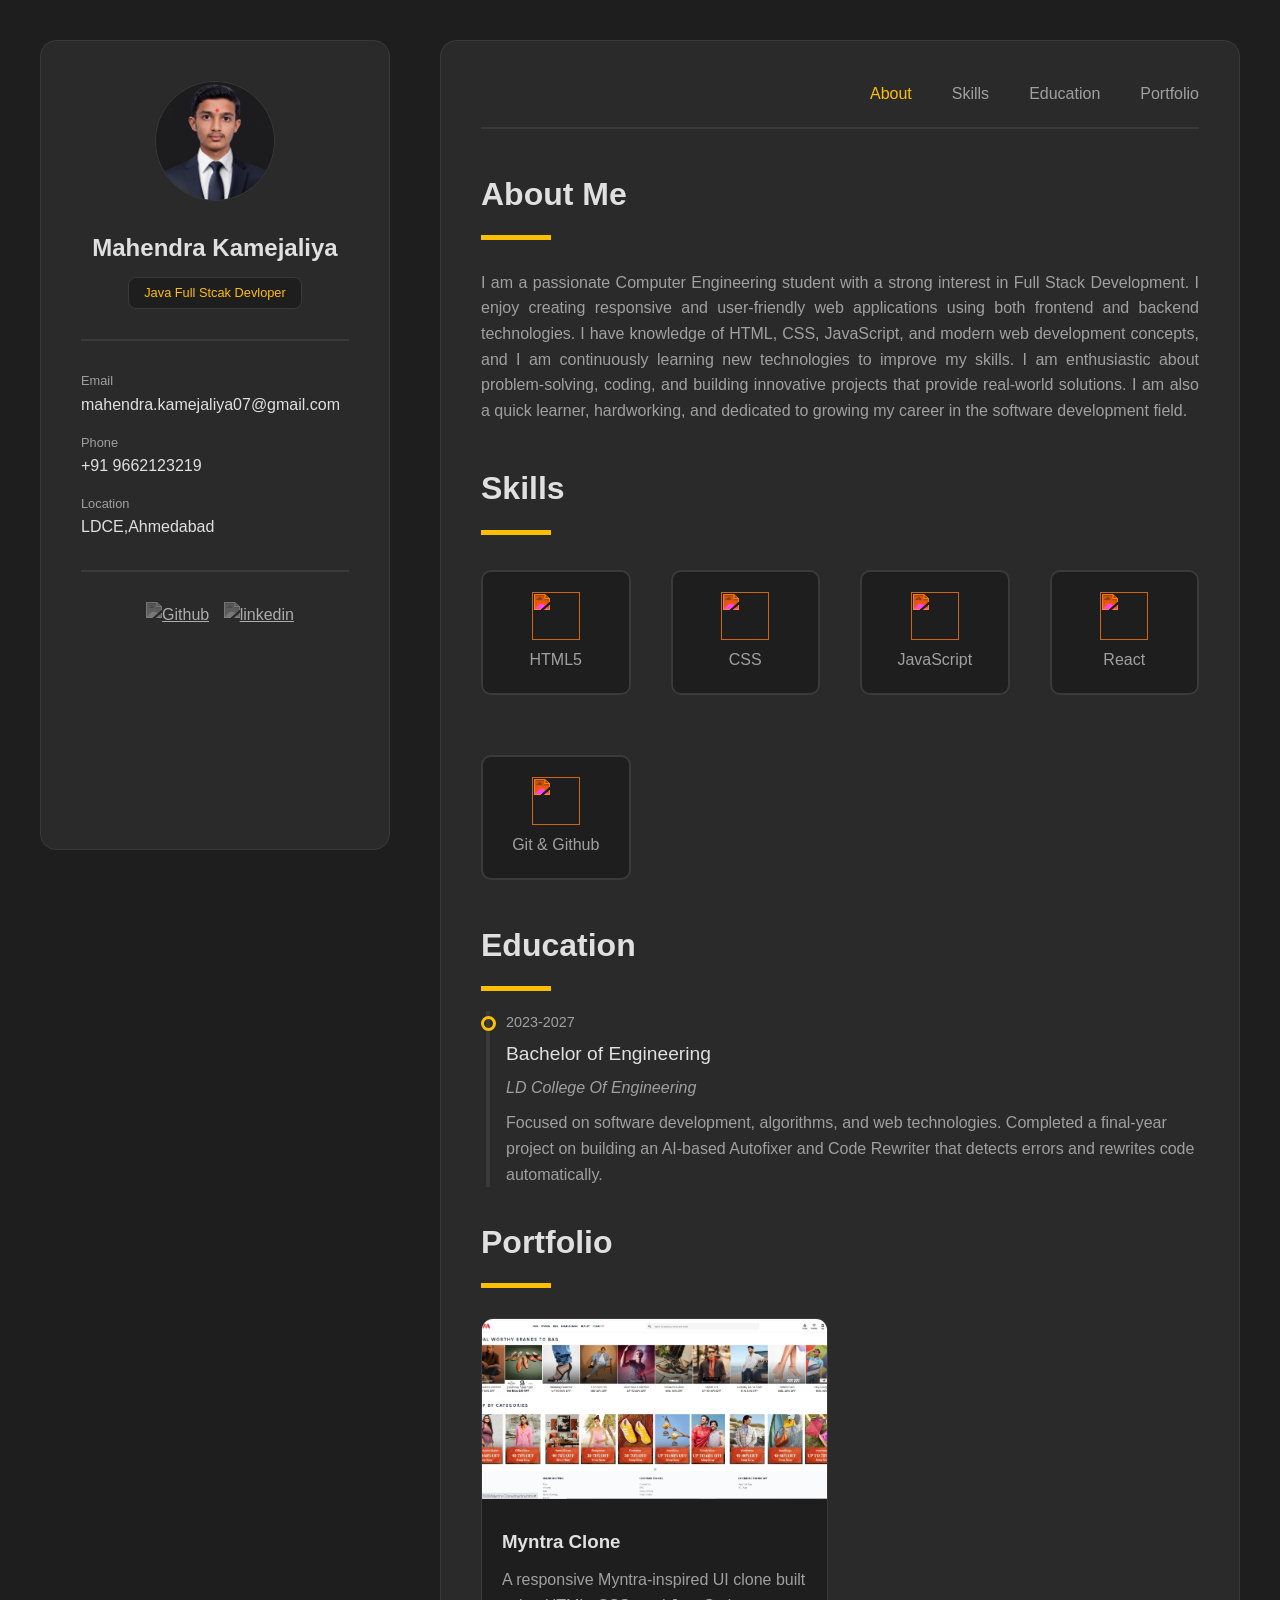
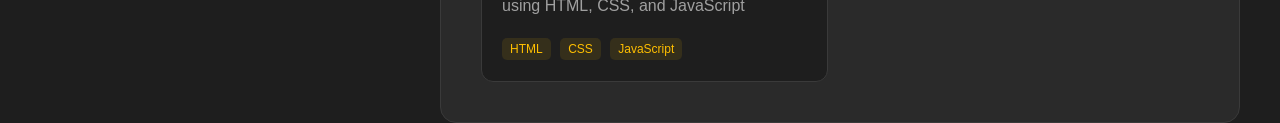
==== index.html @ 9726d364 "Rename portfolio file to index" ====
<!DOCTYPE html>
<html lang="en">

<head>
  <title>Profile Portfolio</title>
  <link rel="stylesheet" href="index.css">
</head>

<body>
  <div class="main-container">
    <!-- sidebar -->
    <div class="sidebar">
      <!-- profile -->
      <div class="profile">
        <img src="Photo.png" alt="">
        <h2>Mahendra Kamejaliya</h2>
        <p>Java Full Stcak Devloper</p>
      </div>
      <!-- contact -->
      <div class="contact">
        <div class="Email">
          <h3 class="label">Email</h3>
          <a href="mailto:mahendra.kamejaliya07@gmail.com" class="value">mahendra.kamejaliya07@gmail.com</a>
        </div>
        <div class="phone">
          <h3 class="label">Phone</h3>
          <a href="tel:9662123219" class="value">+91 9662123219</a>
        </div>
        <div class="location">
          <h3 class="label" class="value">Location</h3>
          <p class="value">LDCE,Ahmedabad</p>
        </div>

      </div>
      <!-- social -->
      <div class="social">
        <a href="https://github.com/mahendra-kamejaliya"><img
            src="https://www.svgrepo.com/show/494307/github-rounded.svg" alt="Github"></a>
        <a href="https://www.linkedin.com/in/mahendra-kamejaliya-915321363/"><img
            src="https://www.svgrepo.com/show/494312/linkedin-rounded.svg" alt="linkedin"></a>
      </div>
    </div>






    <!-- main content-->
    <div class="main-content">

      <!-- navigation-->
      <div id="navigation">
        <nav>
          <a href="#about" class="active">About</a>
          <a href="#skills">Skills</a>
          <a href="#education">Education</a>
          <a href="#portfolio">Portfolio</a>
        </nav>
      </div>
      <!-- about me -->
      <div id="about">
        <h2 class="heading">About Me</h2>
        <div class="line"></div>
        <p class="content">I am a passionate Computer Engineering student with a strong interest in Full Stack Development. I enjoy creating responsive and user-friendly web applications using both frontend and backend technologies. I have knowledge of HTML, CSS, JavaScript, and modern web development concepts, and I am continuously learning new technologies to improve my skills. I am enthusiastic about problem-solving, coding, and building innovative projects that provide real-world solutions. I am also a quick learner, hardworking, and dedicated to growing my career in the software development field.</p>
      </div>

      <!-- Skills -->
      <div id="skills">
        <h2 class="heading">Skills</h2>
        <div class="line"></div>
        <div class="grid-container">
          <div class="item">
            <img src="https://simpleicons.org/icons/html5.svg" alt="">
            <h3>HTML5</h3>
          </div>
          <div class="item">
            <img src="https://simpleicons.org/icons/css.svg" alt="">
            <h3>CSS</h3>
          </div>
          <div class="item">
            <img src="https://simpleicons.org/icons/javascript.svg" alt="">
            <h3>JavaScript</h3>
          </div>
          <div class="item">
            <img src="https://simpleicons.org/icons/react.svg" alt="">
            <h3>React</h3>
          </div>
          <div class="item">
            <img src="https://simpleicons.org/icons/git.svg" alt="">
            <h3>Git & Github</h3>
          </div>
        </div>
      </div>
      <!-- Education -->
      <div id="education">
        <h2 class="heading">Education</h2>
           <div class="line"></div>
           <div class="edtech">
            <div class="edfirst">
              <div class="year">2023-2027</div>
              <h3 class="degree">Bachelor of Engineering</h3>
              <p class="college">LD College Of Engineering</p>
              <p class="work">Focused on software development, algorithms, and web technologies. Completed a final-year project on building an AI-based Autofixer and Code Rewriter that detects errors and rewrites code automatically.</p>
              <div class="goal"></div>
              <div class="liner"></div>
            </div>
           </div>
      </div>
      <!-- Portfolio -->
      <div id="portfolio">
        <h2 class="heading">Portfolio</h2>
           <div class="line"></div>
           <div class="project-container">
            <div class="project">
              <img src="myntaclone.png" alt="">
              <div class="card">
                <h3>Myntra Clone</h3>
                <p>A responsive Myntra-inspired UI clone built using HTML, CSS, and JavaScript</p>
                <span>HTML</span>
                <span>CSS</span>
                <span>JavaScript</span>
              </div>
            </div>
           </div>
      </div>

    </div>

  </div>
</body>

</html>
---- index.css ----
* {
  padding: 0;
  margin: 0;
  box-sizing: border-box;
}
body {
  background-color: #1e1e1e;
  font-family: sans-serif;
  color: #a0a0a0;
  line-height: 1.6;
}
.main-container {
  display: grid;
  max-width: 1200px;
  grid-template-columns: 350px 1fr;
  gap: 50px;
  padding-top: 40px;
  margin: auto;
}

.sidebar {
  height: 90vh;
  background-color: #2a2a2a;
  border: 1px solid #3a3a3a;
  border-radius: 16px;
  padding: 40px;
  position: sticky;
  top: 40px;
}
.main-content {
  background-color: #2a2a2a;
  border: 1px solid #3a3a3a;
  border-radius: 16px;
  padding: 40px;
}
/* Profile Section*/
.profile {
  text-align: center;
}
.profile img {
  height: 120px;
  width: 120px;
  border-radius: 50%;
  border: 1px solid #3a3a3a;
}

.profile h2 {
  font-size: 1.5rem;
  font-weight: 700;
  margin-top: 20px;
  color: #e0e0e0;
}
.profile p {
  background-color: #1e1e1e;
  padding: 5px 15px;
  color: #ffbf00;
  border: 1px solid #3a3a3a;
  font-size: 0.8rem;
  border-radius: 8px;
  display: inline-block;
  margin-top: 10px;
}
/*Contanc Section*/
.contact {
  margin-top: 30px;
  border-top: 2px solid #3a3a3a;
  padding-top: 30px;
}
.label {
  font-weight: 500;
  font-size: 0.8rem;
  color: #a0a0a0;
}
.value {
  color: #e0e0e0;
  text-decoration: none;
}
.Email,
.phone {
  margin-bottom: 15px;
}
/*social media*/
.social {
  margin-top: 30px;
  border-top: 2px solid #3a3a3a;
  padding-top: 30px;
  text-align: center;
}
.social img {
  height: 50px;
  width: 50px;
  margin-left: 10px;
  filter: grayscale(1) invert(0.7);
  transition: 0.2s ease;
}
.social img:hover {
  filter: grayscale(0) invert(0);
}
/*main-content*/

/*Navigation*/

#navigation {
  border-bottom: 2px solid #3a3a3a;
  margin-bottom: 20px;
  padding-bottom: 20px;
}
nav {
  display: flex;
  justify-content: end;
  gap: 40px;
  text-decoration: none;
}

nav a {
  text-decoration: none;
  color: #a0a0a0;
  font-weight: 500;
  transition: color 0.2s ease;
}
.active,
nav a:hover {
  color: #ffbf00;
}
/* About Me*/
.heading {
  color: #e0e0e0;
  font-size: 2rem;
  margin-bottom: 15px;
}
.line {
  width: 70px;
  height: 5px;
  background-color: #ffbf00;
  margin-bottom: 15px;
}
.content {
  text-align: justify;
  color: #a0a0a0;
  margin-top: 30px;
}
#about {
  margin-bottom: 40px;
  margin-top: 40px;
}
/*skill section*/
.grid-container {
  display: grid;
  grid-template-columns: repeat(auto-fit, minmax(120px, 1fr));
  gap: 40px;
}
.item {
  padding: 20px;
  border: 2px solid #3a3a3a;
  border-radius: 10px;
  background-color: #1e1e1e;
  text-align: center;
  margin-top: 20px;
  transition:
    tranform 0.2s ease,
    box-shadow 0.2s ease;
}
.item img {
  height: 48px;
  width: 48px;
  filter: invert(75%) sepia(50%) saturate(1000%) hue-rotate(350deg)
    brightness(110%) contrast(101%);
}
.item h3 {
  font-size: 1rem;
  font-weight: 500;
}
.item:hover {
  transform: scale(1.1);
  box-shadow: 0px 0px 10px 5px rgba(0, 0, 0, 0.3);
}

/*Education*/

#education {
  margin-top: 40px;
}

.edtech {
  position: relative;
  margin-top: 20px;
}
.year {
  font-size: 0.9rem;
  color: #a0a0a0;
  margin-bottom: 5px;
}
.degree {
  color: #e0e0e0;
  font-size: 1.2rem;
  font-weight: 500;
  margin-bottom: 5px;
}
.college {
  font-style: italic;
  color: #a0a0a0;
  margin-bottom: 10px;
}
.work {
  color: #a0a0a0;
}
.edfirst {
  margin-bottom: 30px;
  padding-left: 25px;
  position: relative;
}
.goal {
  height: 15px;
  width: 15px;
  border: 3px solid #ffbf00;
  border-radius: 50%;
  position: absolute;
  top: 5px;
  left: 0px;
  z-index: 5;
}
.liner {
  position: absolute;
  width: 2px;
  top: 0px;
  bottom: 0px;
  left: 5px;
  border: 2px solid #3a3a3a;
}
/*Portfolio*/
.project-container {
  margin-top: 30px;
  display: grid;
  grid-template-columns: 1fr 1fr;
  gap: 25px;
}
.project {
  background-color: #1e1e1e;
  border-radius: 12px;
  border: 1px solid #3a3a3a;
  overflow: hidden;
  transition:
    tranform 0.5s ease,
    box-shadow 0.5s ease;
}
.project:hover {
  transform: translateY(-10px);
  box-shadow: 0px 0px 10px 5px rgba(0, 0, 0, 0.3);
}
.project img {
  height: 180px;
  width: 100%;
  object-fit: cover;
}
.card {
  padding: 20px;
}
.card h3 {
  color: #e0e0e0;
  margin-bottom: 10px;
}
.card p {
  color: #a0a0a0;
  line-height: 1.6;
  margin-bottom: 17px;
}
.card span {
  background-color: rgba(255, 191, 0, 0.1);
  color: #ffbf00;
  padding: 4px 8px;
  border-radius: 5px;
  font-size: 0.75rem;
  margin-right: 5px;
}

@media screen and (max-width:1200px) {
    .main-container{
        grid-template-columns: 1fr;
        padding: 20px;
    }

    .sidebar{
        position: static;
        height: auto;
    }
}

@media screen and (max-width:750px) {
    .project-container{
        grid-template-columns: 1fr;
    }

    #navigation nav {
        /* Adjust nav for smaller screens */
        justify-content: center;
        flex-wrap: wrap;
    }

    .sidebar{
        display: flex;
        justify-content: center;
        gap: 40px;
    }
}
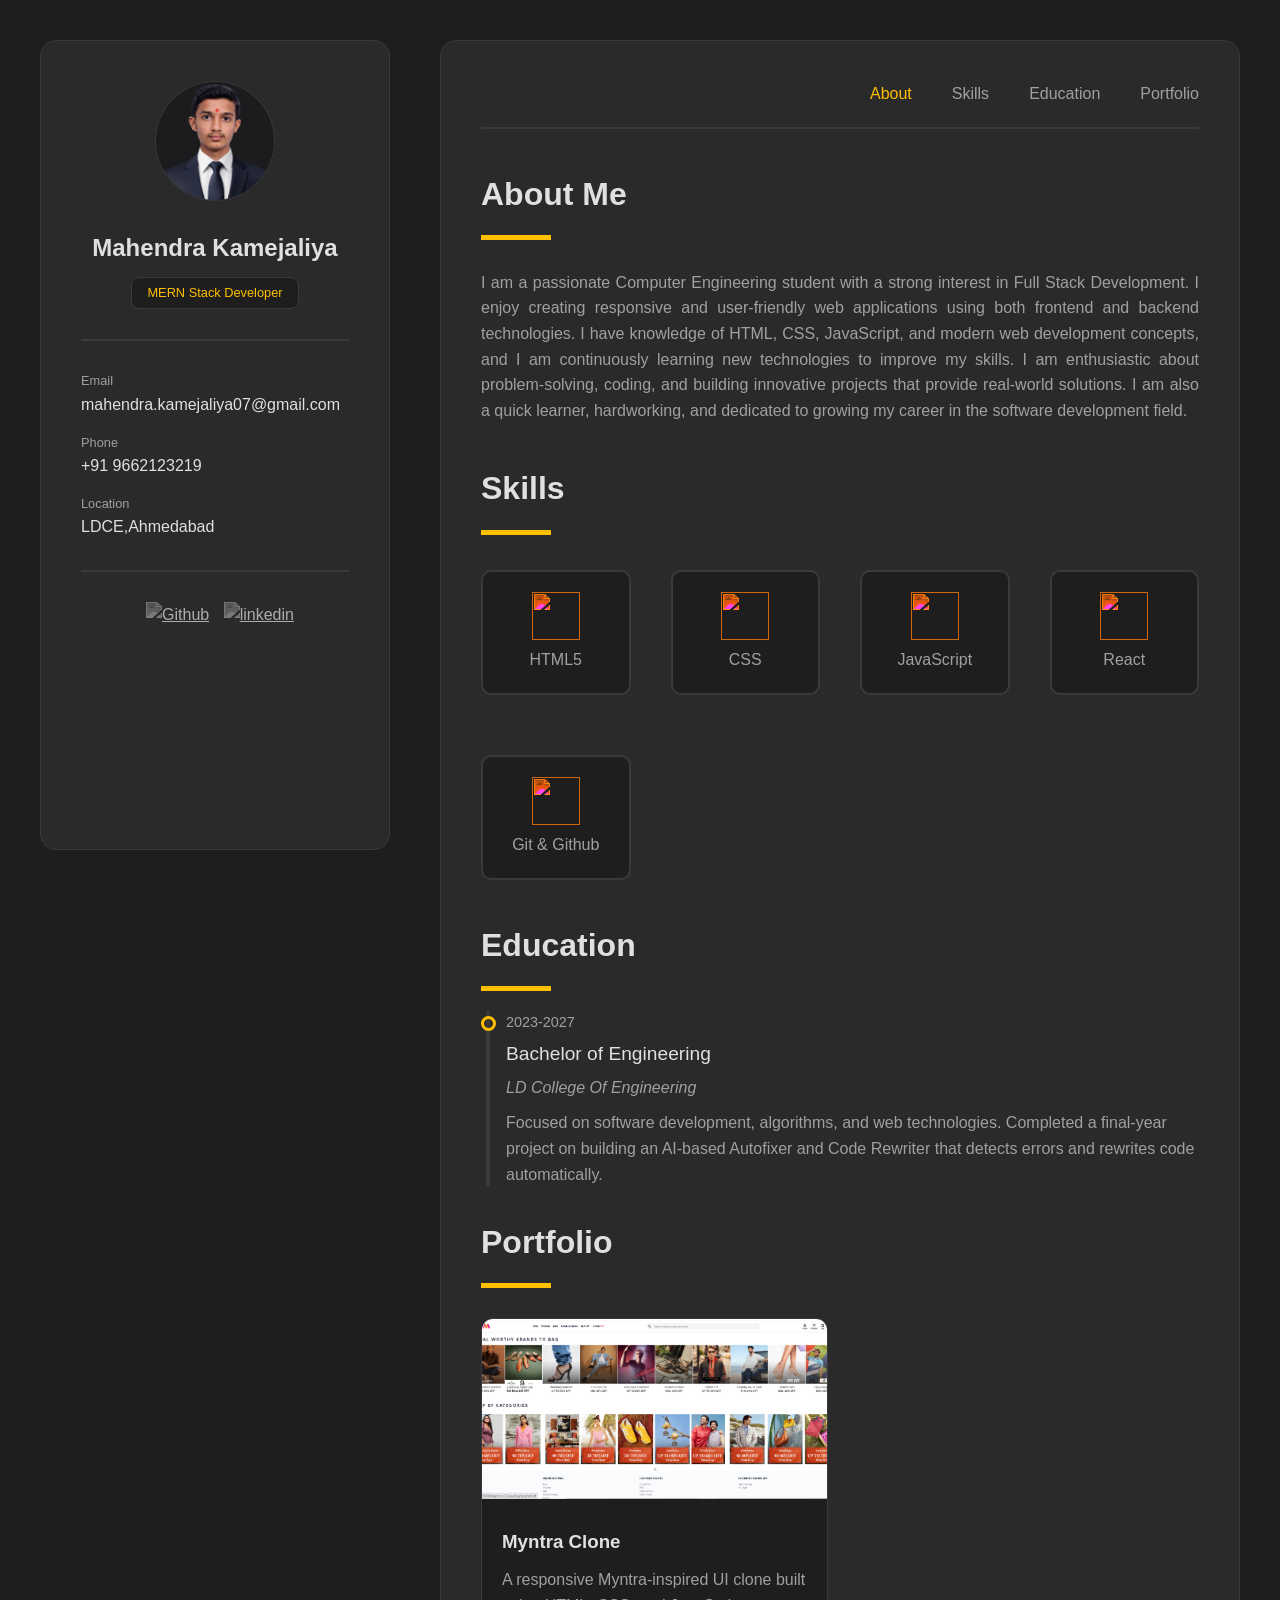
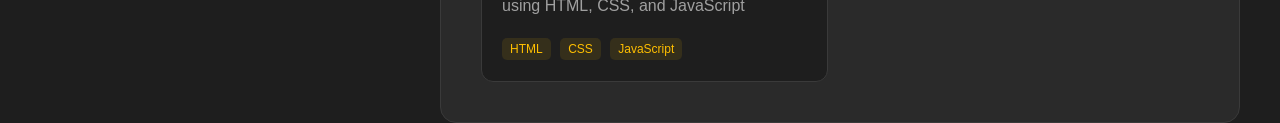
==== commit e7dc8108: "Update Details" ====
--- a/index.html
+++ b/index.html
@@ -14,7 +14,7 @@
       <div class="profile">
         <img src="Photo.png" alt="">
         <h2>Mahendra Kamejaliya</h2>
-        <p>Java Full Stcak Devloper</p>
+        <span>MERN Stack Developer</span>
       </div>
       <!-- contact -->
       <div class="contact">
--- a/index.css
+++ b/index.css
@@ -50,7 +50,7 @@
   margin-top: 20px;
   color: #e0e0e0;
 }
-.profile p {
+.profile span {
   background-color: #1e1e1e;
   padding: 5px 15px;
   color: #ffbf00;
